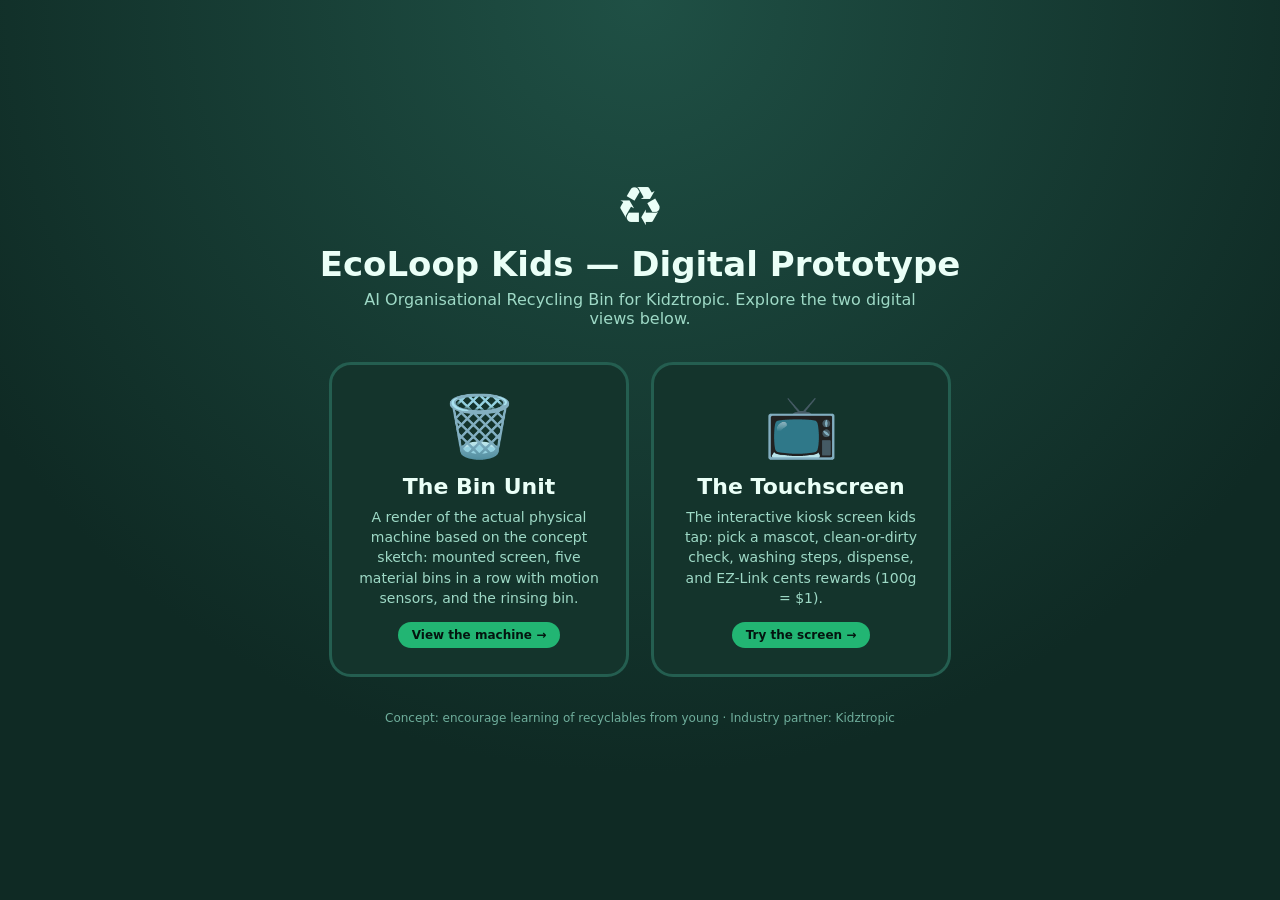
==== digital-prototype/index.html @ 12c82b67 "add folder" ====
<!DOCTYPE html>
<html lang="en">
<head>
  <meta charset="UTF-8" />
  <meta name="viewport" content="width=device-width, initial-scale=1.0" />
  <title>EcoLoop Kids | Digital Prototype</title>
  <style>
    * { margin: 0; padding: 0; box-sizing: border-box; }
    body {
      font-family: "Baloo 2", "Trebuchet MS", system-ui, sans-serif;
      background: radial-gradient(circle at 50% 0%, #1f5045, #0f2a24 70%);
      min-height: 100vh; color: #eafff7;
      display: flex; flex-direction: column; align-items: center; justify-content: center;
      padding: 30px; text-align: center;
    }
    .logo { font-size: 54px; }
    h1 { font-size: 34px; margin: 6px 0; }
    .sub { color: #9ed9c6; margin-bottom: 34px; font-size: 16px; max-width: 560px; }
    .cards { display: flex; gap: 22px; flex-wrap: wrap; justify-content: center; }
    .card {
      width: 300px; background: #14342c; border: 3px solid #245e50;
      border-radius: 22px; padding: 26px; text-decoration: none; color: #eafff7;
      transition: transform .15s ease, border-color .2s ease, box-shadow .2s ease;
    }
    .card:hover { transform: translateY(-6px); border-color: #22b573; box-shadow: 0 16px 30px rgba(0,0,0,.4); }
    .card .icon { font-size: 60px; }
    .card h2 { font-size: 22px; margin: 12px 0 8px; }
    .card p { font-size: 14px; color: #9ed9c6; line-height: 1.45; }
    .tag {
      display: inline-block; margin-top: 14px; font-size: 12px; font-weight: 800;
      background: #22b573; color: #04140f; padding: 6px 14px; border-radius: 999px;
    }
    footer { margin-top: 34px; font-size: 12px; color: #6fae9c; }
  </style>
</head>
<body>
  <div class="logo">♻️</div>
  <h1>EcoLoop Kids — Digital Prototype</h1>
  <p class="sub">AI Organisational Recycling Bin for Kidztropic. Explore the two digital views below.</p>

  <div class="cards">
    <a class="card" href="bin/bin.html">
      <div class="icon">🗑️</div>
      <h2>The Bin Unit</h2>
      <p>A render of the actual physical machine based on the concept sketch: mounted screen, five material bins in a row with motion sensors, and the rinsing bin.</p>
      <span class="tag">View the machine →</span>
    </a>

    <a class="card" href="kiosk/index.html">
      <div class="icon">📺</div>
      <h2>The Touchscreen</h2>
      <p>The interactive kiosk screen kids tap: pick a mascot, clean-or-dirty check, washing steps, dispense, and EZ-Link cents rewards (100g = $1).</p>
      <span class="tag">Try the screen →</span>
    </a>
  </div>

  <footer>Concept: encourage learning of recyclables from young · Industry partner: Kidztropic</footer>
</body>
</html>
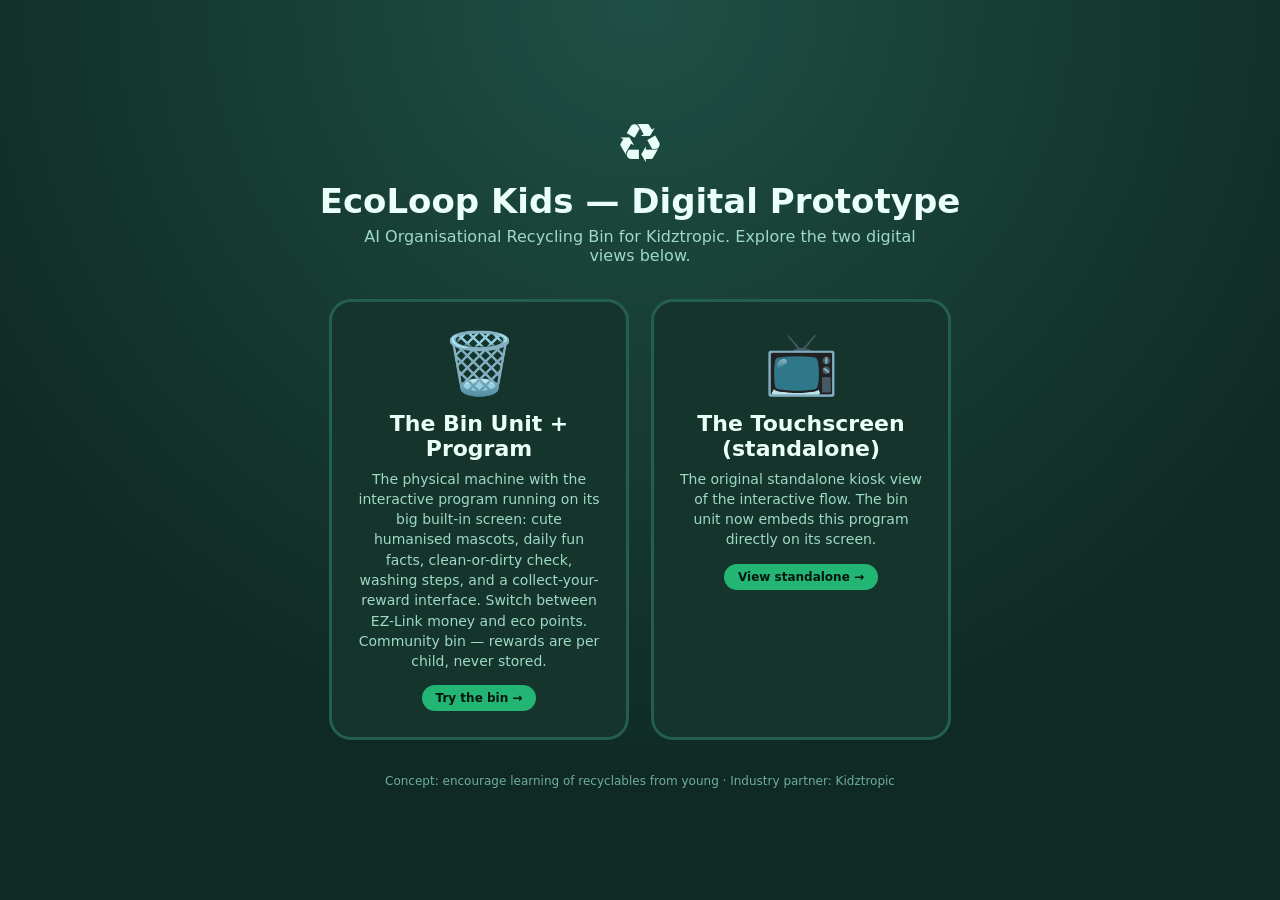
==== commit 5151c8b1: "adding characters" ====
--- a/digital-prototype/index.html
+++ b/digital-prototype/index.html
@@ -41,16 +41,16 @@
   <div class="cards">
     <a class="card" href="bin/bin.html">
       <div class="icon">🗑️</div>
-      <h2>The Bin Unit</h2>
-      <p>A render of the actual physical machine based on the concept sketch: mounted screen, five material bins in a row with motion sensors, and the rinsing bin.</p>
-      <span class="tag">View the machine →</span>
+      <h2>The Bin Unit + Program</h2>
+      <p>The physical machine with the interactive program running on its big built-in screen: cute humanised mascots, daily fun facts, clean-or-dirty check, washing steps, and a collect-your-reward interface. Switch between EZ-Link money and eco points. Community bin — rewards are per child, never stored.</p>
+      <span class="tag">Try the bin →</span>
     </a>
 
     <a class="card" href="kiosk/index.html">
       <div class="icon">📺</div>
-      <h2>The Touchscreen</h2>
-      <p>The interactive kiosk screen kids tap: pick a mascot, clean-or-dirty check, washing steps, dispense, and EZ-Link cents rewards (100g = $1).</p>
-      <span class="tag">Try the screen →</span>
+      <h2>The Touchscreen (standalone)</h2>
+      <p>The original standalone kiosk view of the interactive flow. The bin unit now embeds this program directly on its screen.</p>
+      <span class="tag">View standalone →</span>
     </a>
   </div>
 
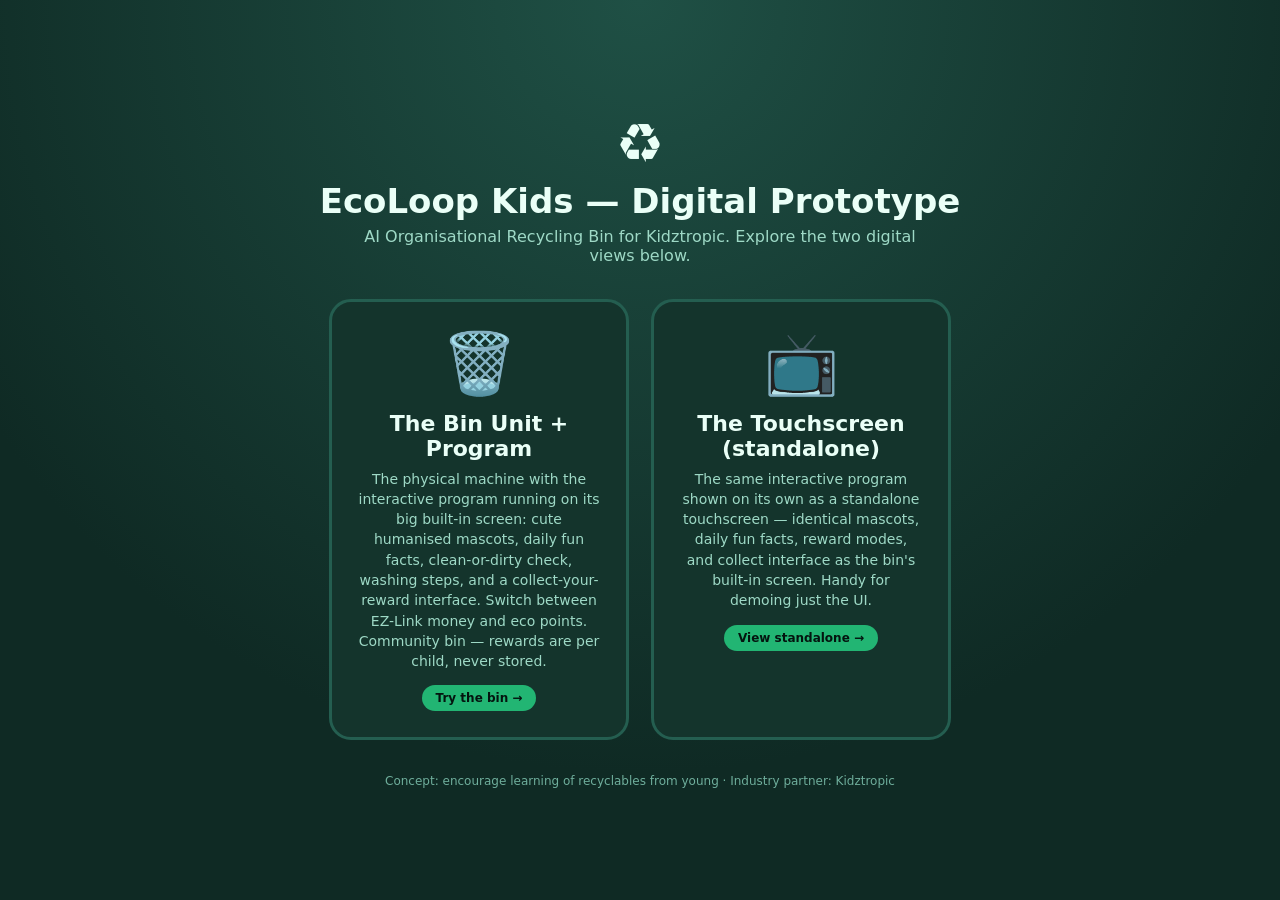
==== commit 17fc376c: "adding a game" ====
--- a/digital-prototype/index.html
+++ b/digital-prototype/index.html
@@ -49,7 +49,7 @@
     <a class="card" href="kiosk/index.html">
       <div class="icon">📺</div>
       <h2>The Touchscreen (standalone)</h2>
-      <p>The original standalone kiosk view of the interactive flow. The bin unit now embeds this program directly on its screen.</p>
+      <p>The same interactive program shown on its own as a standalone touchscreen — identical mascots, daily fun facts, reward modes, and collect interface as the bin's built-in screen. Handy for demoing just the UI.</p>
       <span class="tag">View standalone →</span>
     </a>
   </div>
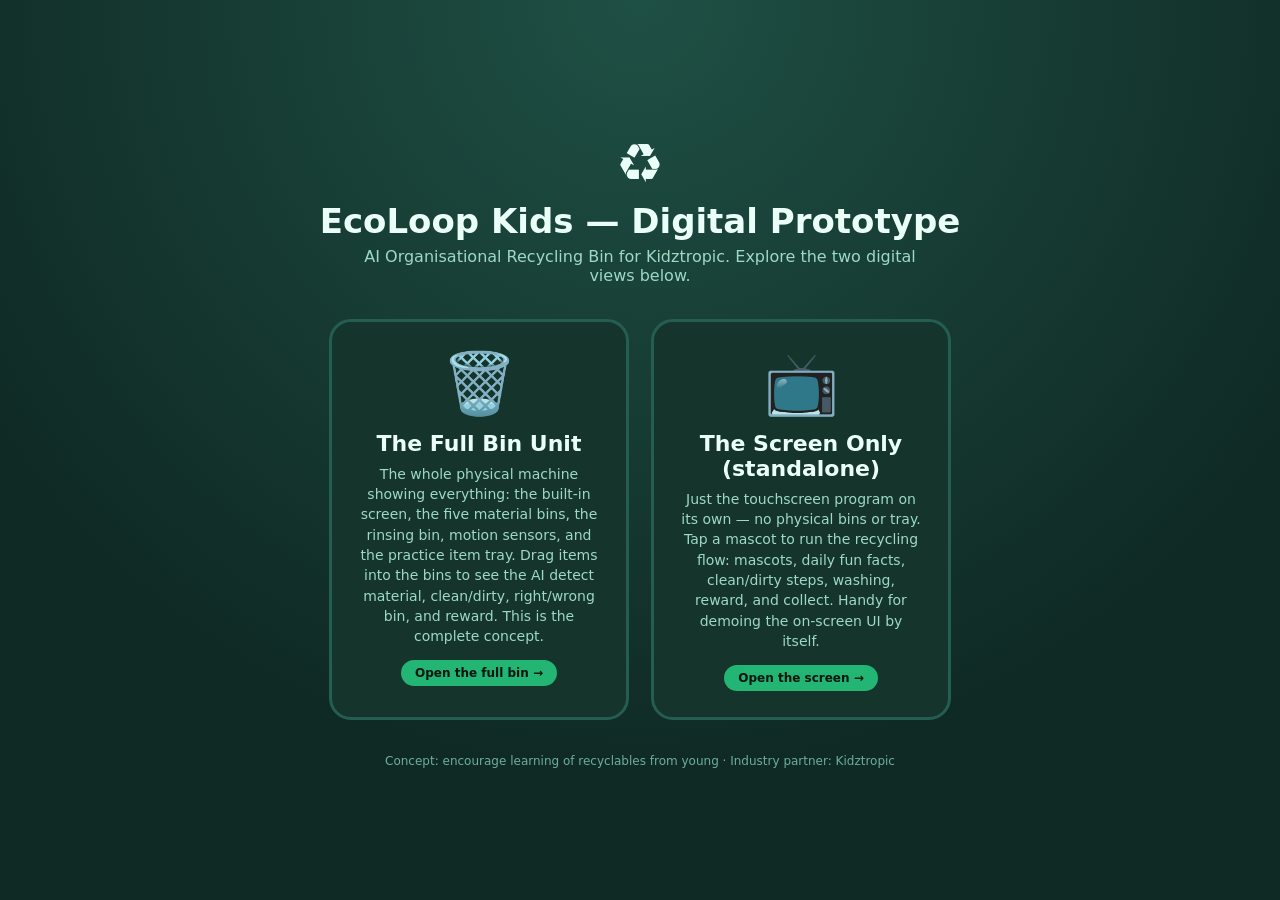
==== commit 527952f6: "addition of game + fixing bin simulation" ====
--- a/digital-prototype/index.html
+++ b/digital-prototype/index.html
@@ -41,16 +41,16 @@
   <div class="cards">
     <a class="card" href="bin/bin.html">
       <div class="icon">🗑️</div>
-      <h2>The Bin Unit + Program</h2>
-      <p>The physical machine with the interactive program running on its big built-in screen: cute humanised mascots, daily fun facts, clean-or-dirty check, washing steps, and a collect-your-reward interface. Switch between EZ-Link money and eco points. Community bin — rewards are per child, never stored.</p>
-      <span class="tag">Try the bin →</span>
+      <h2>The Full Bin Unit</h2>
+      <p>The whole physical machine showing everything: the built-in screen, the five material bins, the rinsing bin, motion sensors, and the practice item tray. Drag items into the bins to see the AI detect material, clean/dirty, right/wrong bin, and reward. This is the complete concept.</p>
+      <span class="tag">Open the full bin →</span>
     </a>
 
     <a class="card" href="kiosk/index.html">
       <div class="icon">📺</div>
-      <h2>The Touchscreen (standalone)</h2>
-      <p>The same interactive program shown on its own as a standalone touchscreen — identical mascots, daily fun facts, reward modes, and collect interface as the bin's built-in screen. Handy for demoing just the UI.</p>
-      <span class="tag">View standalone →</span>
+      <h2>The Screen Only (standalone)</h2>
+      <p>Just the touchscreen program on its own — no physical bins or tray. Tap a mascot to run the recycling flow: mascots, daily fun facts, clean/dirty steps, washing, reward, and collect. Handy for demoing the on-screen UI by itself.</p>
+      <span class="tag">Open the screen →</span>
     </a>
   </div>
 
